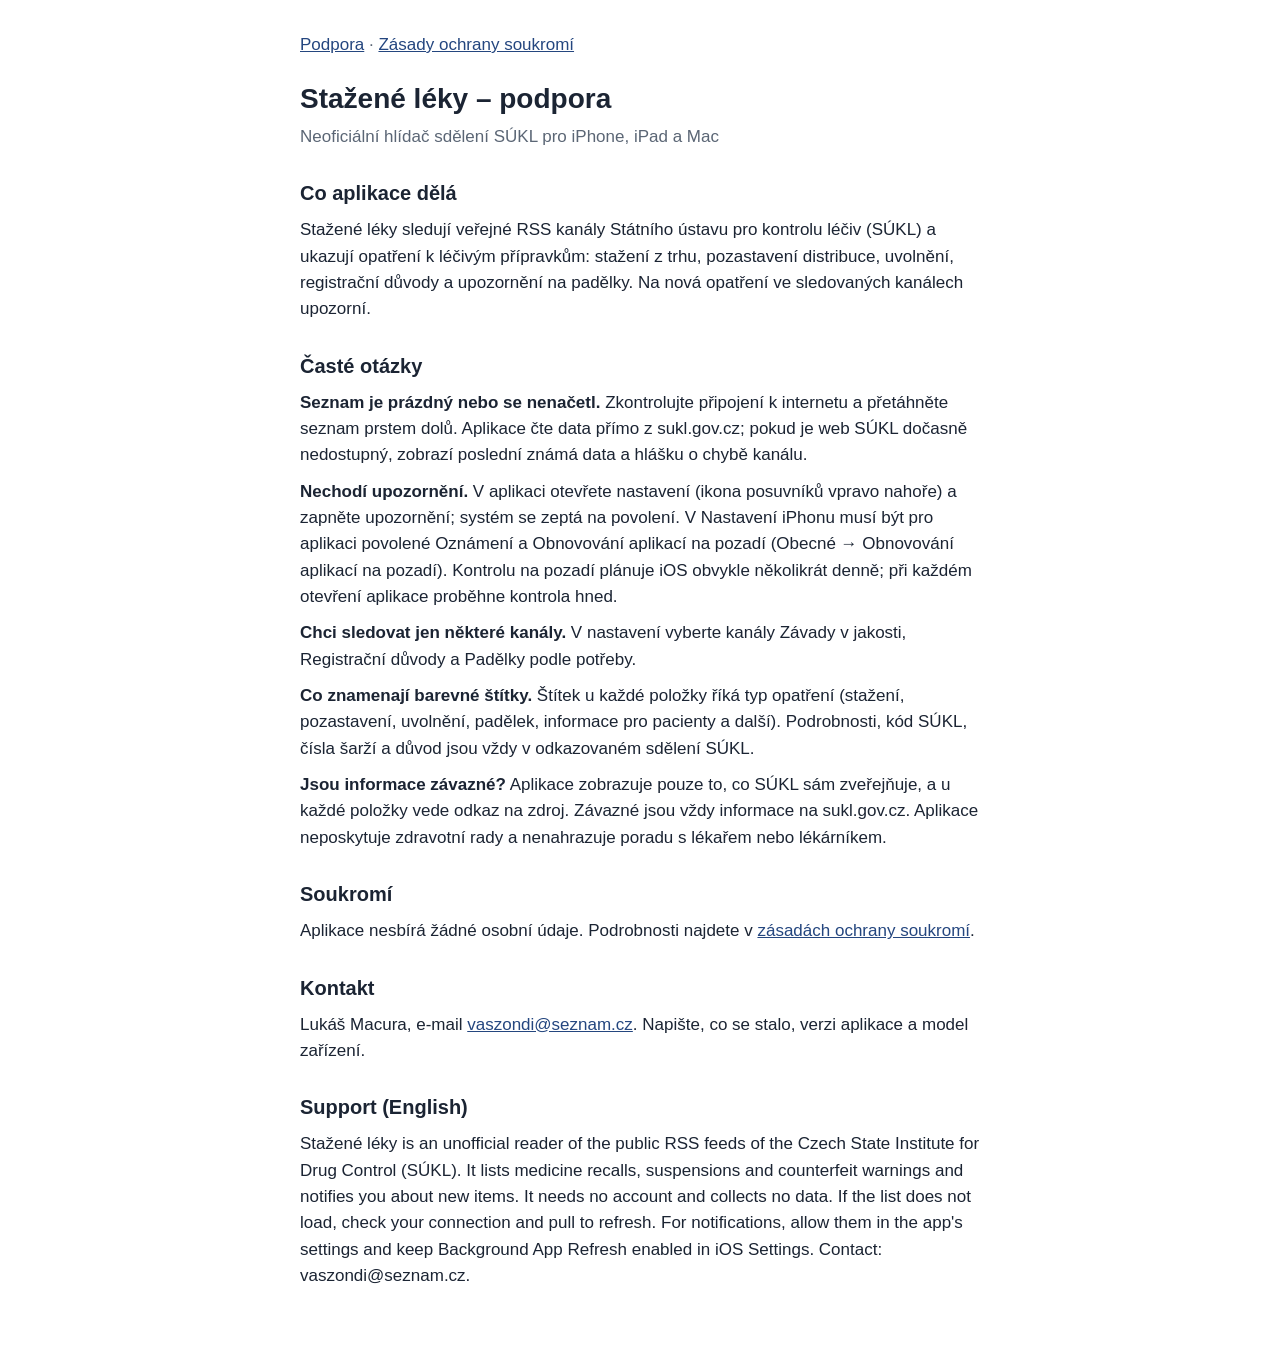
==== stazeneleky/podpora.html @ b348539e "Add files via upload" ====
<!doctype html>
<html lang="cs">
<head>
<meta charset="utf-8">
<meta name="viewport" content="width=device-width, initial-scale=1">
<title>Podpora – Stažené léky</title>
<style>
  :root { --inkoust: #1b2433; --tlumene: #5b6675; --primarni: #24467F; --podklad: #ffffff; }
  @media (prefers-color-scheme: dark) { :root { --inkoust: #eef1f5; --tlumene: #aab4c3; --primarni: #86A9E8; --podklad: #0e1626; } }
  body { margin: 0; padding: 32px 16px 48px; background: var(--podklad); color: var(--inkoust); font: 17px/1.55 -apple-system, "Segoe UI", Helvetica, Arial, sans-serif; }
  main { max-width: 680px; margin: 0 auto; }
  h1 { font-size: 28px; line-height: 1.2; margin: 0 0 8px; }
  h2 { font-size: 20px; margin: 28px 0 8px; }
  p, li { margin: 0 0 10px; }
  .meta { color: var(--tlumene); margin-bottom: 24px; }
  a { color: var(--primarni); }
  nav { margin-bottom: 24px; color: var(--tlumene); }
</style>
</head>
<body>
<main>
<nav><a href="podpora.html">Podpora</a> · <a href="soukromi.html">Zásady ochrany soukromí</a></nav>
<h1>Stažené léky – podpora</h1>
<p class="meta">Neoficiální hlídač sdělení SÚKL pro iPhone, iPad a Mac</p>

<h2>Co aplikace dělá</h2>
<p>Stažené léky sledují veřejné RSS kanály Státního ústavu pro kontrolu léčiv (SÚKL) a ukazují opatření k léčivým přípravkům: stažení z trhu, pozastavení distribuce, uvolnění, registrační důvody a upozornění na padělky. Na nová opatření ve sledovaných kanálech upozorní.</p>

<h2>Časté otázky</h2>
<p><strong>Seznam je prázdný nebo se nenačetl.</strong> Zkontrolujte připojení k internetu a přetáhněte seznam prstem dolů. Aplikace čte data přímo z sukl.gov.cz; pokud je web SÚKL dočasně nedostupný, zobrazí poslední známá data a hlášku o chybě kanálu.</p>
<p><strong>Nechodí upozornění.</strong> V aplikaci otevřete nastavení (ikona posuvníků vpravo nahoře) a zapněte upozornění; systém se zeptá na povolení. V Nastavení iPhonu musí být pro aplikaci povolené Oznámení a Obnovování aplikací na pozadí (Obecné → Obnovování aplikací na pozadí). Kontrolu na pozadí plánuje iOS obvykle několikrát denně; při každém otevření aplikace proběhne kontrola hned.</p>
<p><strong>Chci sledovat jen některé kanály.</strong> V nastavení vyberte kanály Závady v jakosti, Registrační důvody a Padělky podle potřeby.</p>
<p><strong>Co znamenají barevné štítky.</strong> Štítek u každé položky říká typ opatření (stažení, pozastavení, uvolnění, padělek, informace pro pacienty a další). Podrobnosti, kód SÚKL, čísla šarží a důvod jsou vždy v odkazovaném sdělení SÚKL.</p>
<p><strong>Jsou informace závazné?</strong> Aplikace zobrazuje pouze to, co SÚKL sám zveřejňuje, a u každé položky vede odkaz na zdroj. Závazné jsou vždy informace na sukl.gov.cz. Aplikace neposkytuje zdravotní rady a nenahrazuje poradu s lékařem nebo lékárníkem.</p>

<h2>Soukromí</h2>
<p>Aplikace nesbírá žádné osobní údaje. Podrobnosti najdete v <a href="soukromi.html">zásadách ochrany soukromí</a>.</p>

<h2>Kontakt</h2>
<p>Lukáš Macura, e‑mail <a href="mailto:vaszondi@seznam.cz">vaszondi@seznam.cz</a>. Napište, co se stalo, verzi aplikace a model zařízení.</p>

<h2>Support (English)</h2>
<p>Stažené léky is an unofficial reader of the public RSS feeds of the Czech State Institute for Drug Control (SÚKL). It lists medicine recalls, suspensions and counterfeit warnings and notifies you about new items. It needs no account and collects no data. If the list does not load, check your connection and pull to refresh. For notifications, allow them in the app's settings and keep Background App Refresh enabled in iOS Settings. Contact: vaszondi@seznam.cz.</p>
</main>
</body>
</html>
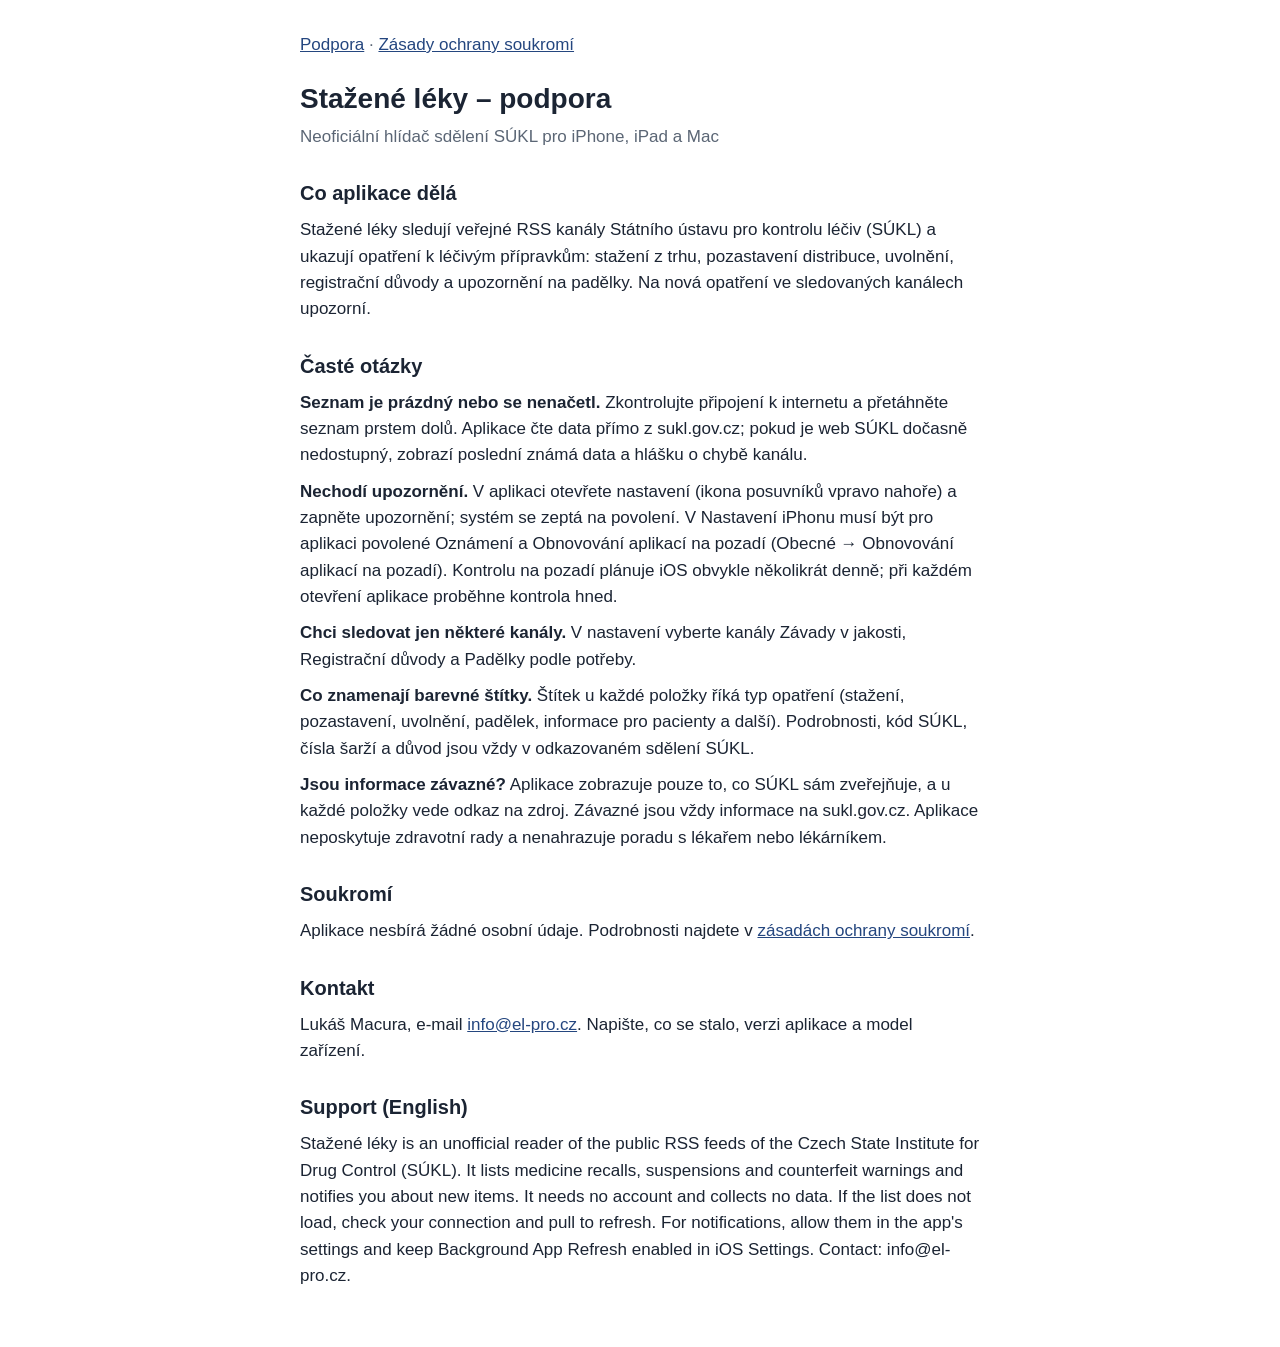
==== commit 20b16aa3: "Add files via upload" ====
--- a/stazeneleky/podpora.html
+++ b/stazeneleky/podpora.html
@@ -37,10 +37,10 @@
 <p>Aplikace nesbírá žádné osobní údaje. Podrobnosti najdete v <a href="soukromi.html">zásadách ochrany soukromí</a>.</p>
 
 <h2>Kontakt</h2>
-<p>Lukáš Macura, e‑mail <a href="mailto:vaszondi@seznam.cz">vaszondi@seznam.cz</a>. Napište, co se stalo, verzi aplikace a model zařízení.</p>
+<p>Lukáš Macura, e‑mail <a href="mailto:info@el-pro.cz">info@el-pro.cz</a>. Napište, co se stalo, verzi aplikace a model zařízení.</p>
 
 <h2>Support (English)</h2>
-<p>Stažené léky is an unofficial reader of the public RSS feeds of the Czech State Institute for Drug Control (SÚKL). It lists medicine recalls, suspensions and counterfeit warnings and notifies you about new items. It needs no account and collects no data. If the list does not load, check your connection and pull to refresh. For notifications, allow them in the app's settings and keep Background App Refresh enabled in iOS Settings. Contact: vaszondi@seznam.cz.</p>
+<p>Stažené léky is an unofficial reader of the public RSS feeds of the Czech State Institute for Drug Control (SÚKL). It lists medicine recalls, suspensions and counterfeit warnings and notifies you about new items. It needs no account and collects no data. If the list does not load, check your connection and pull to refresh. For notifications, allow them in the app's settings and keep Background App Refresh enabled in iOS Settings. Contact: info@el-pro.cz.</p>
 </main>
 </body>
 </html>
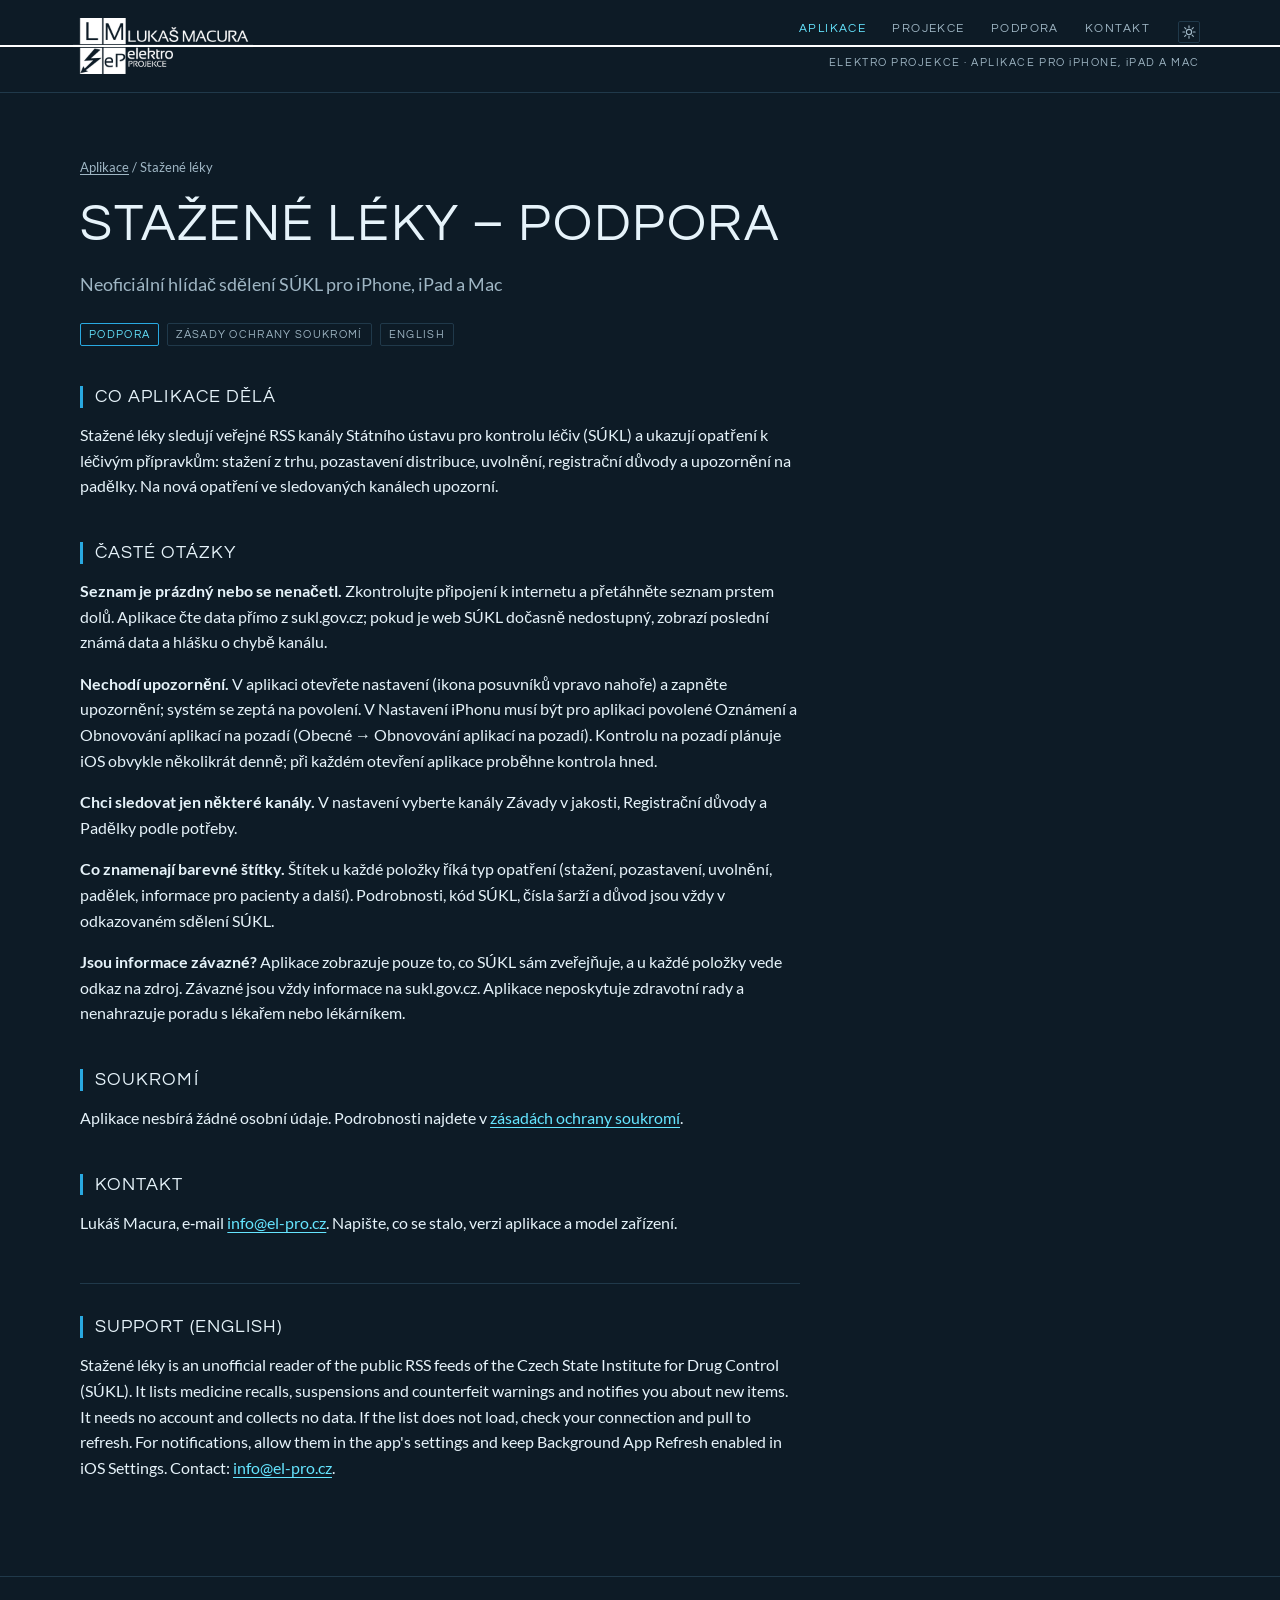
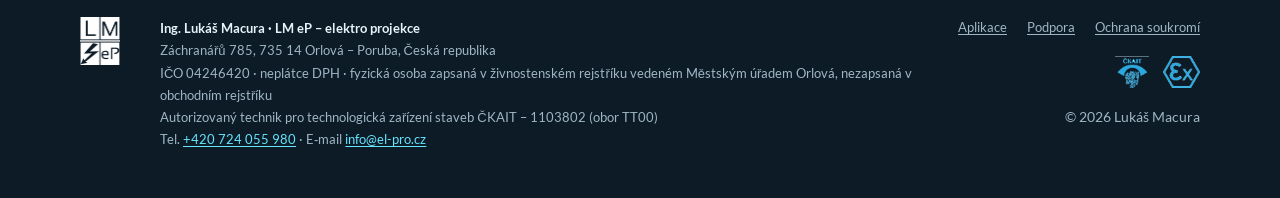
==== commit c1c69b4f: "Web: Stažené léky – podpora a soukromí v novém vzhledu (stejné adresy)" ====
--- a/stazeneleky/podpora.html
+++ b/stazeneleky/podpora.html
@@ -1,46 +1,131 @@
 <!doctype html>
-<html lang="cs">
+<html lang="cs" data-theme="dark">
 <head>
 <meta charset="utf-8">
 <meta name="viewport" content="width=device-width, initial-scale=1">
 <title>Podpora – Stažené léky</title>
-<style>
-  :root { --inkoust: #1b2433; --tlumene: #5b6675; --primarni: #24467F; --podklad: #ffffff; }
-  @media (prefers-color-scheme: dark) { :root { --inkoust: #eef1f5; --tlumene: #aab4c3; --primarni: #86A9E8; --podklad: #0e1626; } }
-  body { margin: 0; padding: 32px 16px 48px; background: var(--podklad); color: var(--inkoust); font: 17px/1.55 -apple-system, "Segoe UI", Helvetica, Arial, sans-serif; }
-  main { max-width: 680px; margin: 0 auto; }
-  h1 { font-size: 28px; line-height: 1.2; margin: 0 0 8px; }
-  h2 { font-size: 20px; margin: 28px 0 8px; }
-  p, li { margin: 0 0 10px; }
-  .meta { color: var(--tlumene); margin-bottom: 24px; }
-  a { color: var(--primarni); }
-  nav { margin-bottom: 24px; color: var(--tlumene); }
-</style>
+<meta name="description" content="Podpora aplikace Stažené léky – neoficiálního hlídače sdělení SÚKL pro iPhone, iPad a Mac. Časté otázky a kontakt.">
+<!-- @head -->
+<meta name="theme-color" content="#0D1B26">
+<link rel="icon" href="/favicon.ico" sizes="any">
+<link rel="icon" type="image/png" sizes="32x32" href="/assets/img/favicon-32.png">
+<link rel="apple-touch-icon" href="/apple-touch-icon.png">
+<link rel="manifest" href="/site.webmanifest">
+<link rel="preload" href="/assets/fonts/questrial-latin-400-normal.woff2" as="font" type="font/woff2" crossorigin>
+<link rel="preload" href="/assets/fonts/lato-latin-400-normal.woff2" as="font" type="font/woff2" crossorigin>
+<link rel="stylesheet" href="/assets/css/elpro-fonts.css?v=a601557e">
+<link rel="stylesheet" href="/assets/css/elpro-tokens.css?v=a601557e">
+<link rel="stylesheet" href="/assets/css/site.css?v=a601557e">
+<script>try{var t=localStorage.getItem("elpro-theme");if(t==="light"||t==="dark")document.documentElement.setAttribute("data-theme",t)}catch(e){}</script>
+<script src="/assets/js/site.js?v=a601557e" defer></script>
+<link rel="canonical" href="https://el-pro.cz/stazeneleky/podpora.html">
+<meta property="og:type" content="website">
+<meta property="og:locale" content="cs_CZ">
+<meta property="og:site_name" content="LM eP – elektro projekce">
+<meta property="og:title" content="Podpora – Stažené léky">
+<meta property="og:description" content="Podpora aplikace Stažené léky – neoficiálního hlídače sdělení SÚKL pro iPhone, iPad a Mac. Časté otázky a kontakt.">
+<meta property="og:url" content="https://el-pro.cz/stazeneleky/podpora.html">
+<meta property="og:image" content="https://el-pro.cz/assets/img/og.png">
+<meta property="og:image:width" content="1200">
+<meta property="og:image:height" content="630">
+<meta name="twitter:card" content="summary_large_image">
+<!-- /@head -->
 </head>
 <body>
-<main>
-<nav><a href="podpora.html">Podpora</a> · <a href="soukromi.html">Zásady ochrany soukromí</a></nav>
-<h1>Stažené léky – podpora</h1>
-<p class="meta">Neoficiální hlídač sdělení SÚKL pro iPhone, iPad a Mac</p>
+<!-- @header -->
+<a class="skip" href="#obsah">Přeskočit na obsah</a>
+<header class="site-header">
+  <div class="wrap site-header__in">
+    <a class="brand" href="/" aria-label="LM eP – elektro projekce, úvodní stránka">
+      <img class="brand__logo brand__logo--dark" src="/assets/img/logo/lmep_logo_primary_white.png" width="540" height="168" alt="Lukáš Macura – elektro projekce">
+      <img class="brand__logo brand__logo--light" src="/assets/img/logo/lmep_logo_primary.png" width="540" height="168" alt="Lukáš Macura – elektro projekce">
+    </a>
+    <nav class="site-nav" id="hlavni-menu" aria-label="Hlavní navigace">
+      <a href="/aplikace/" aria-current="page">Aplikace</a>
+      <a href="/#projekce">Projekce</a>
+      <a href="/podpora/">Podpora</a>
+      <a href="/#kontakt">Kontakt</a>
+    </nav>
+    <div class="site-tools">
+      <button class="icon-btn" type="button" data-theme-toggle aria-label="Přepnout vzhled">
+        <svg class="i-sun" viewBox="0 0 16 16" aria-hidden="true"><circle cx="8" cy="8" r="3" fill="none" stroke="currentColor" stroke-width="1.3"/><path d="M8 1v2M8 13v2M1 8h2M13 8h2M3.05 3.05l1.4 1.4M11.55 11.55l1.4 1.4M3.05 12.95l1.4-1.4M11.55 4.45l1.4-1.4" stroke="currentColor" stroke-width="1.3" stroke-linecap="round"/></svg>
+        <svg class="i-moon" viewBox="0 0 16 16" aria-hidden="true"><path d="M13.5 9.6A5.8 5.8 0 0 1 6.4 2.5a5.8 5.8 0 1 0 7.1 7.1Z" fill="none" stroke="currentColor" stroke-width="1.3" stroke-linejoin="round"/></svg>
+      </button>
+      <button class="menu-toggle" type="button" data-menu-toggle aria-expanded="false" aria-controls="hlavni-menu">Menu</button>
+    </div>
+    <p class="site-claim">Elektro projekce · Aplikace pro <span class="ap">iPHONE</span>, <span class="ap">iPAD</span> a Mac</p>
+  </div>
+</header>
+<!-- /@header -->
 
-<h2>Co aplikace dělá</h2>
-<p>Stažené léky sledují veřejné RSS kanály Státního ústavu pro kontrolu léčiv (SÚKL) a ukazují opatření k léčivým přípravkům: stažení z trhu, pozastavení distribuce, uvolnění, registrační důvody a upozornění na padělky. Na nová opatření ve sledovaných kanálech upozorní.</p>
+<main id="obsah">
+  <section class="page-head">
+    <div class="wrap">
+      <p class="crumbs"><a href="/aplikace/">Aplikace</a> / Stažené léky</p>
+      <h1>Stažené léky – podpora</h1>
+      <p class="lead">Neoficiální hlídač sdělení SÚKL pro iPhone, iPad a Mac</p>
+      <nav class="subnav" aria-label="Stránky aplikace">
+        <a class="chip" href="podpora.html" aria-current="page">Podpora</a>
+        <a class="chip chip--muted" href="soukromi.html">Zásady ochrany soukromí</a>
+        <a class="chip chip--muted" href="#en">English</a>
+      </nav>
+    </div>
+  </section>
 
-<h2>Časté otázky</h2>
-<p><strong>Seznam je prázdný nebo se nenačetl.</strong> Zkontrolujte připojení k internetu a přetáhněte seznam prstem dolů. Aplikace čte data přímo z sukl.gov.cz; pokud je web SÚKL dočasně nedostupný, zobrazí poslední známá data a hlášku o chybě kanálu.</p>
-<p><strong>Nechodí upozornění.</strong> V aplikaci otevřete nastavení (ikona posuvníků vpravo nahoře) a zapněte upozornění; systém se zeptá na povolení. V Nastavení iPhonu musí být pro aplikaci povolené Oznámení a Obnovování aplikací na pozadí (Obecné → Obnovování aplikací na pozadí). Kontrolu na pozadí plánuje iOS obvykle několikrát denně; při každém otevření aplikace proběhne kontrola hned.</p>
-<p><strong>Chci sledovat jen některé kanály.</strong> V nastavení vyberte kanály Závady v jakosti, Registrační důvody a Padělky podle potřeby.</p>
-<p><strong>Co znamenají barevné štítky.</strong> Štítek u každé položky říká typ opatření (stažení, pozastavení, uvolnění, padělek, informace pro pacienty a další). Podrobnosti, kód SÚKL, čísla šarží a důvod jsou vždy v odkazovaném sdělení SÚKL.</p>
-<p><strong>Jsou informace závazné?</strong> Aplikace zobrazuje pouze to, co SÚKL sám zveřejňuje, a u každé položky vede odkaz na zdroj. Závazné jsou vždy informace na sukl.gov.cz. Aplikace neposkytuje zdravotní rady a nenahrazuje poradu s lékařem nebo lékárníkem.</p>
+  <div class="wrap">
+    <div class="prose">
+      <h2>Co aplikace dělá</h2>
+      <p>Stažené léky sledují veřejné RSS kanály Státního ústavu pro kontrolu léčiv (SÚKL) a ukazují opatření k léčivým přípravkům: stažení z trhu, pozastavení distribuce, uvolnění, registrační důvody a upozornění na padělky. Na nová opatření ve sledovaných kanálech upozorní.</p>
 
-<h2>Soukromí</h2>
-<p>Aplikace nesbírá žádné osobní údaje. Podrobnosti najdete v <a href="soukromi.html">zásadách ochrany soukromí</a>.</p>
+      <h2>Časté otázky</h2>
+      <p><strong>Seznam je prázdný nebo se nenačetl.</strong> Zkontrolujte připojení k internetu a přetáhněte seznam prstem dolů. Aplikace čte data přímo z sukl.gov.cz; pokud je web SÚKL dočasně nedostupný, zobrazí poslední známá data a hlášku o chybě kanálu.</p>
+      <p><strong>Nechodí upozornění.</strong> V aplikaci otevřete nastavení (ikona posuvníků vpravo nahoře) a zapněte upozornění; systém se zeptá na povolení. V Nastavení iPhonu musí být pro aplikaci povolené Oznámení a Obnovování aplikací na pozadí (Obecné → Obnovování aplikací na pozadí). Kontrolu na pozadí plánuje iOS obvykle několikrát denně; při každém otevření aplikace proběhne kontrola hned.</p>
+      <p><strong>Chci sledovat jen některé kanály.</strong> V nastavení vyberte kanály Závady v jakosti, Registrační důvody a Padělky podle potřeby.</p>
+      <p><strong>Co znamenají barevné štítky.</strong> Štítek u každé položky říká typ opatření (stažení, pozastavení, uvolnění, padělek, informace pro pacienty a další). Podrobnosti, kód SÚKL, čísla šarží a důvod jsou vždy v odkazovaném sdělení SÚKL.</p>
+      <p><strong>Jsou informace závazné?</strong> Aplikace zobrazuje pouze to, co SÚKL sám zveřejňuje, a u každé položky vede odkaz na zdroj. Závazné jsou vždy informace na sukl.gov.cz. Aplikace neposkytuje zdravotní rady a nenahrazuje poradu s lékařem nebo lékárníkem.</p>
 
-<h2>Kontakt</h2>
-<p>Lukáš Macura, e‑mail <a href="mailto:info@el-pro.cz">info@el-pro.cz</a>. Napište, co se stalo, verzi aplikace a model zařízení.</p>
+      <h2>Soukromí</h2>
+      <p>Aplikace nesbírá žádné osobní údaje. Podrobnosti najdete v <a href="soukromi.html">zásadách ochrany soukromí</a>.</p>
 
-<h2>Support (English)</h2>
-<p>Stažené léky is an unofficial reader of the public RSS feeds of the Czech State Institute for Drug Control (SÚKL). It lists medicine recalls, suspensions and counterfeit warnings and notifies you about new items. It needs no account and collects no data. If the list does not load, check your connection and pull to refresh. For notifications, allow them in the app's settings and keep Background App Refresh enabled in iOS Settings. Contact: info@el-pro.cz.</p>
+      <h2>Kontakt</h2>
+      <p>Lukáš Macura, e‑mail <a href="mailto:info@el-pro.cz">info@el-pro.cz</a>. Napište, co se stalo, verzi aplikace a model zařízení.</p>
+
+      <div class="lang-en" lang="en">
+        <h2 id="en">Support (English)</h2>
+        <p>Stažené léky is an unofficial reader of the public RSS feeds of the Czech State Institute for Drug Control (SÚKL). It lists medicine recalls, suspensions and counterfeit warnings and notifies you about new items. It needs no account and collects no data. If the list does not load, check your connection and pull to refresh. For notifications, allow them in the app's settings and keep Background App Refresh enabled in iOS Settings. Contact: <a href="mailto:info@el-pro.cz">info@el-pro.cz</a>.</p>
+      </div>
+    </div>
+  </div>
 </main>
+
+<!-- @footer -->
+<footer class="site-footer">
+  <div class="wrap site-footer__grid">
+    <div>
+      <img class="site-footer__symbol site-footer__symbol--dark" src="/assets/img/logo/lmep_symbol_white.png" width="161" height="192" alt="" loading="lazy">
+      <img class="site-footer__symbol site-footer__symbol--light" src="/assets/img/logo/lmep_symbol.png" width="161" height="192" alt="" loading="lazy">
+    </div>
+    <address>
+      <strong>Ing. Lukáš Macura · LM eP – elektro projekce</strong><br>
+      Záchranářů 785, 735 14 Orlová – Poruba, Česká republika<br>
+      IČO 04246420 · neplátce DPH · fyzická osoba zapsaná v živnostenském rejstříku vedeném Městským úřadem Orlová, nezapsaná v obchodním rejstříku<br>
+      Autorizovaný technik pro technologická zařízení staveb ČKAIT – 1103802 (obor TT00)<br>
+      Tel. <a href="tel:+420724055980">+420 724 055 980</a> · E‑mail <a href="mailto:info@el-pro.cz">info@el-pro.cz</a>
+    </address>
+    <div class="site-footer__right">
+      <nav aria-label="Odkazy v patičce">
+        <a href="/aplikace/">Aplikace</a>
+        <a href="/podpora/">Podpora</a>
+        <a href="/soukromi/">Ochrana soukromí</a>
+      </nav>
+      <div class="badges">
+        <img src="/assets/img/logo/badge_ckait.png" width="101" height="96" alt="ČKAIT" loading="lazy">
+        <img src="/assets/img/logo/badge_ex.png" width="111" height="96" alt="Ex" loading="lazy">
+      </div>
+      <p class="small" style="margin:0">© 2026 Lukáš Macura</p>
+    </div>
+  </div>
+</footer>
+<!-- /@footer -->
 </body>
 </html>
--- a/assets/css/elpro-fonts.css
+++ b/assets/css/elpro-fonts.css
@@ -0,0 +1,11 @@
+/* LM eP – webová písma (Questrial = náhrada Century Gothic, Lato = text). Cesty relativně k assets/tokens/ */
+@font-face{font-family:'Questrial';font-style:normal;font-weight:400;font-display:swap;src:url(../fonts/questrial-latin-400-normal.woff2) format('woff2');unicode-range:U+0000-00FF,U+0131,U+0152-0153,U+02BB-02BC,U+02C6,U+02DA,U+02DC,U+0304,U+0308,U+0329,U+2000-206F,U+20AC,U+2122,U+2191,U+2193,U+2212,U+2215,U+FEFF,U+FFFD;}
+@font-face{font-family:'Questrial';font-style:normal;font-weight:400;font-display:swap;src:url(../fonts/questrial-latin-ext-400-normal.woff2) format('woff2');unicode-range:U+0100-02BA,U+02BD-02C5,U+02C7-02CC,U+02CE-02D7,U+02DD-02FF,U+0304,U+0308,U+0329,U+1D00-1DBF,U+1E00-1E9F,U+1EF2-1EFF,U+2020,U+20A0-20AB,U+20AD-20C0,U+2113,U+2C60-2C7F,U+A720-A7FF;}
+@font-face{font-family:'Lato';font-style:normal;font-weight:300;font-display:swap;src:url(../fonts/lato-latin-300-normal.woff2) format('woff2');unicode-range:U+0000-00FF,U+0131,U+0152-0153,U+02BB-02BC,U+02C6,U+02DA,U+02DC,U+0304,U+0308,U+0329,U+2000-206F,U+20AC,U+2122,U+2191,U+2193,U+2212,U+2215,U+FEFF,U+FFFD;}
+@font-face{font-family:'Lato';font-style:normal;font-weight:300;font-display:swap;src:url(../fonts/lato-latin-ext-300-normal.woff2) format('woff2');unicode-range:U+0100-02BA,U+02BD-02C5,U+02C7-02CC,U+02CE-02D7,U+02DD-02FF,U+0304,U+0308,U+0329,U+1D00-1DBF,U+1E00-1E9F,U+1EF2-1EFF,U+2020,U+20A0-20AB,U+20AD-20C0,U+2113,U+2C60-2C7F,U+A720-A7FF;}
+@font-face{font-family:'Lato';font-style:normal;font-weight:400;font-display:swap;src:url(../fonts/lato-latin-400-normal.woff2) format('woff2');unicode-range:U+0000-00FF,U+0131,U+0152-0153,U+02BB-02BC,U+02C6,U+02DA,U+02DC,U+0304,U+0308,U+0329,U+2000-206F,U+20AC,U+2122,U+2191,U+2193,U+2212,U+2215,U+FEFF,U+FFFD;}
+@font-face{font-family:'Lato';font-style:normal;font-weight:400;font-display:swap;src:url(../fonts/lato-latin-ext-400-normal.woff2) format('woff2');unicode-range:U+0100-02BA,U+02BD-02C5,U+02C7-02CC,U+02CE-02D7,U+02DD-02FF,U+0304,U+0308,U+0329,U+1D00-1DBF,U+1E00-1E9F,U+1EF2-1EFF,U+2020,U+20A0-20AB,U+20AD-20C0,U+2113,U+2C60-2C7F,U+A720-A7FF;}
+@font-face{font-family:'Lato';font-style:normal;font-weight:700;font-display:swap;src:url(../fonts/lato-latin-700-normal.woff2) format('woff2');unicode-range:U+0000-00FF,U+0131,U+0152-0153,U+02BB-02BC,U+02C6,U+02DA,U+02DC,U+0304,U+0308,U+0329,U+2000-206F,U+20AC,U+2122,U+2191,U+2193,U+2212,U+2215,U+FEFF,U+FFFD;}
+@font-face{font-family:'Lato';font-style:normal;font-weight:700;font-display:swap;src:url(../fonts/lato-latin-ext-700-normal.woff2) format('woff2');unicode-range:U+0100-02BA,U+02BD-02C5,U+02C7-02CC,U+02CE-02D7,U+02DD-02FF,U+0304,U+0308,U+0329,U+1D00-1DBF,U+1E00-1E9F,U+1EF2-1EFF,U+2020,U+20A0-20AB,U+20AD-20C0,U+2113,U+2C60-2C7F,U+A720-A7FF;}
+@font-face{font-family:'Lato';font-style:italic;font-weight:400;font-display:swap;src:url(../fonts/lato-latin-400-italic.woff2) format('woff2');unicode-range:U+0000-00FF,U+0131,U+0152-0153,U+02BB-02BC,U+02C6,U+02DA,U+02DC,U+0304,U+0308,U+0329,U+2000-206F,U+20AC,U+2122,U+2191,U+2193,U+2212,U+2215,U+FEFF,U+FFFD;}
+@font-face{font-family:'Lato';font-style:italic;font-weight:400;font-display:swap;src:url(../fonts/lato-latin-ext-400-italic.woff2) format('woff2');unicode-range:U+0100-02BA,U+02BD-02C5,U+02C7-02CC,U+02CE-02D7,U+02DD-02FF,U+0304,U+0308,U+0329,U+1D00-1DBF,U+1E00-1E9F,U+1EF2-1EFF,U+2020,U+20A0-20AB,U+20AD-20C0,U+2113,U+2C60-2C7F,U+A720-A7FF;}
--- a/assets/css/elpro-tokens.css
+++ b/assets/css/elpro-tokens.css
@@ -0,0 +1,29 @@
+/* LM eP – elektro projekce · design tokens v1.0 (2026-10) */
+:root{
+  --elpro-blue:#29A9E1;      /* primární značková modrá */
+  --elpro-glow:#65E5FF;      /* světlý konec přechodu dlaždic */
+  --elpro-mid:#49C6EE;       /* střed přechodu, hover */
+  --elpro-tile:#A9DCF3;      /* světlá dlaždice (blesk), záhlaví tabulek */
+  --elpro-line:#C5E7F7;      /* dělicí linky, rámečky */
+  --elpro-mist:#F2FAFD;      /* jemné podbarvení, zebra */
+  --elpro-blue-text:#147AB0; /* modrý drobný text na bílé (AA 4.7:1) */
+  --elpro-blue-deep:#0F5F8C; /* tmavá modrá – hover tlačítek, velké plochy */
+  --elpro-ink:#1E2A33;       /* běžný text */
+  --elpro-ink-70:#4A5863;    /* sekundární text */
+  --elpro-ink-40:#8C99A3;    /* poznámky, placeholdery */
+  --elpro-dark:#0D1B26;      /* dark pozadí */
+  --elpro-dark-card:#132836; /* dark karta */
+  --elpro-ok:#2E9E5B; --elpro-warn:#E09B1F; --elpro-err:#D2423A; /* jen funkční stavy */
+  --elpro-tile-grad:radial-gradient(circle at 60% 40%,#65E5FF 0%,#49C6EE 45%,#2AA9E1 100%);
+  --elpro-font-display:'Century Gothic','Questrial','Avenir Next','Futura',Arial,sans-serif;
+  --elpro-font-text:'Lato','Calibri','Segoe UI',Arial,sans-serif;
+  --elpro-radius:2px;
+}
+html[data-theme="dark"]{
+  --bg:var(--elpro-dark); --surface:var(--elpro-dark-card); --text:#E6F3FA; --muted:#9FB6C4;
+  --accent:var(--elpro-blue); --accent-2:var(--elpro-glow); --line:#20394A;
+}
+html[data-theme="light"],:root{
+  --bg:#FFFFFF; --surface:var(--elpro-mist); --text:var(--elpro-ink); --muted:var(--elpro-ink-70);
+  --accent:var(--elpro-blue); --accent-2:var(--elpro-blue-text); --line:var(--elpro-line);
+}
--- a/assets/css/site.css
+++ b/assets/css/site.css
@@ -0,0 +1,248 @@
+/* el-pro.cz – styly webu LM eP. Barvy a písma: elpro-tokens.css + elpro-fonts.css (brand LM eP v1.0). */
+
+:root {
+  --sig: var(--elpro-line);          /* signaturní linka = barva linky v logu */
+  --link: var(--elpro-blue-text);
+  --link-hover: var(--elpro-blue-deep);
+  --chip-bg: var(--elpro-mist);
+  --chip-text: var(--elpro-blue-text);
+  --tile-flat: var(--elpro-tile);
+  --head-th: var(--elpro-tile);
+  --logo-h: 56px;
+  --hpad: 18px;
+  --wrap: 1120px;
+  --gutter: 16px;
+}
+html[data-theme="dark"] {
+  --sig: #FFFFFF;                    /* bílé logo má bílou linku */
+  --link: var(--elpro-glow);
+  --link-hover: #FFFFFF;
+  --chip-bg: transparent;
+  --chip-text: var(--elpro-glow);
+  --tile-flat: #A9DCF3;
+  --head-th: #1A3446;
+}
+html { color-scheme: light; -webkit-text-size-adjust: 100%; }
+html[data-theme="dark"] { color-scheme: dark; }
+
+*, *::before, *::after { box-sizing: border-box; }
+body {
+  margin: 0;
+  background: var(--bg);
+  color: var(--text);
+  font: 400 1rem/1.6 var(--elpro-font-text);
+  -webkit-font-smoothing: antialiased;
+  text-rendering: optimizeLegibility;
+}
+img, svg { display: block; max-width: 100%; }
+a { color: var(--link); text-underline-offset: .18em; text-decoration-thickness: 1px; }
+a:hover { color: var(--link-hover); }
+:focus-visible { outline: 2px solid var(--elpro-blue); outline-offset: 3px; border-radius: 1px; }
+p { margin: 0 0 1em; }
+strong { font-weight: 700; }
+
+.wrap { width: 100%; max-width: calc(var(--wrap) + 2 * var(--gutter)); margin: 0 auto; padding: 0 var(--gutter); }
+@media (min-width: 760px) { :root { --gutter: 32px; } }
+
+.sr-only { position: absolute; width: 1px; height: 1px; margin: -1px; padding: 0; overflow: hidden; clip: rect(0 0 0 0); white-space: nowrap; border: 0; }
+.skip { position: absolute; left: -9999px; top: 0; z-index: 10; padding: 10px 14px; background: var(--surface); color: var(--text); }
+.skip:focus { left: 8px; top: 8px; }
+
+/* ---------- typografie ---------- */
+.display, h1, h2, h3, .eyebrow, .btn, .chip, .site-nav a, .kpi__label, .site-claim, .menu-toggle {
+  font-family: var(--elpro-font-display);
+  font-weight: 400;
+}
+h1, h2, h3 { margin: 0; text-transform: uppercase; }
+h1 { font-size: clamp(2rem, 1.2rem + 3.6vw, 3.25rem); line-height: 1.08; letter-spacing: .03em; }
+h1 .l2 { display: block; color: var(--accent-2); }
+h2 { font-size: 1.5rem; line-height: 1.2; letter-spacing: .06em; }
+h3 { font-size: 1.0625rem; line-height: 1.3; letter-spacing: .06em; }
+.ap { text-transform: none; }               /* iPhone, iPad ve verzálkách: „iPHONE“ */
+.eyebrow { margin: 0 0 14px; font-size: .75rem; letter-spacing: .16em; text-transform: uppercase; color: var(--accent-2); }
+.lead { font-size: 1.125rem; color: var(--muted); max-width: 40em; }
+.muted { color: var(--muted); }
+.small { font-size: .875rem; }
+
+/* ---------- hlavička se signaturní linkou ---------- */
+.site-header { position: relative; border-bottom: 1px solid var(--line); background: var(--bg); }
+.site-header::before {
+  content: "";
+  position: absolute; left: 0; right: 0;
+  top: calc(var(--hpad) + var(--logo-h) * .499 - var(--logo-h) * .01225); /* osa linky v logu (změřeno v PNG) */
+  height: calc(var(--logo-h) * .0245);
+  background: var(--sig);
+  pointer-events: none;
+}
+.site-header__in {
+  display: grid;
+  grid-template-columns: auto 1fr auto;
+  grid-template-rows: calc(var(--logo-h) * .497) calc(var(--logo-h) * .503);
+  column-gap: 28px;
+  padding-top: var(--hpad);
+  padding-bottom: var(--hpad);
+}
+.brand { grid-row: 1 / 3; grid-column: 1; position: relative; z-index: 1; display: block; line-height: 0; }
+.brand__logo { height: var(--logo-h); width: auto; max-width: none; margin-left: calc(var(--logo-h) * -.1253); } /* dlaždice zarovnané na okraj obsahu */
+html[data-theme="dark"] .brand__logo--light, html:not([data-theme="dark"]) .brand__logo--dark { display: none; }
+
+.site-nav { grid-row: 1; grid-column: 2; justify-self: end; align-self: end; display: flex; gap: 26px; padding-bottom: 7px; }
+.site-nav a { font-size: .75rem; letter-spacing: .12em; text-transform: uppercase; color: var(--muted); text-decoration: none; line-height: 1; padding: 4px 0; }
+.site-nav a:hover { color: var(--text); }
+.site-nav a[aria-current="page"] { color: var(--accent-2); }
+
+.site-tools { grid-row: 1; grid-column: 3; align-self: end; display: flex; gap: 8px; padding-bottom: 3px; }
+.icon-btn, .menu-toggle {
+  display: inline-flex; align-items: center; justify-content: center;
+  height: 22px; min-width: 22px; padding: 0 3px;
+  border: 1px solid var(--line); border-radius: var(--elpro-radius);
+  background: var(--bg); color: var(--muted); cursor: pointer;
+}
+.icon-btn:hover, .menu-toggle:hover { color: var(--text); border-color: var(--muted); }
+.icon-btn svg { width: 14px; height: 14px; }
+html[data-theme="dark"] .i-moon, html:not([data-theme="dark"]) .i-sun { display: none; }
+.menu-toggle { display: none; padding: 0 8px; font-size: .6875rem; letter-spacing: .12em; text-transform: uppercase; }
+
+.site-claim { grid-row: 2; grid-column: 2 / 4; justify-self: end; align-self: start; margin: 0; padding-top: 8px; font-size: .6875rem; letter-spacing: .14em; text-transform: uppercase; color: var(--muted); }
+
+@media (max-width: 759px) {
+  .site-header__in { column-gap: 12px; }
+  .site-claim { display: none; }
+  .menu-toggle { display: inline-flex; }
+  .site-nav { display: none; }
+  .site-header.is-open .site-nav {
+    display: flex; flex-direction: column; gap: 0;
+    grid-row: 3; grid-column: 1 / -1; justify-self: stretch;
+    margin-top: 16px; padding: 0; border-top: 1px solid var(--line);
+  }
+  .site-header.is-open .site-nav a { font-size: .875rem; padding: 14px 0; border-bottom: 1px solid var(--line); }
+  .site-header.is-open .site-nav a:last-child { border-bottom: 0; }
+}
+
+/* ---------- hero ---------- */
+.hero { padding: 72px 0 80px; }
+.hero__grid { display: grid; gap: 48px; align-items: center; }
+@media (min-width: 900px) { .hero__grid { grid-template-columns: minmax(0, 1.5fr) minmax(0, 1fr); } }
+.hero .lead { margin: 22px 0 32px; }
+.actions { display: flex; flex-wrap: wrap; gap: 12px; }
+
+.tiles { display: grid; grid-template-columns: repeat(4, 1fr); gap: 8px; max-width: 300px; justify-self: end; width: 100%; }
+.tiles span { aspect-ratio: 1; border-radius: var(--elpro-radius); }
+.t-g { background: var(--elpro-tile-grad); }
+.t-f { background: var(--tile-flat); }
+.t-o { border: 1px solid var(--line); }
+@media (max-width: 899px) { .tiles { display: none; } }
+@media (prefers-reduced-motion: no-preference) {
+  .tiles span { animation: tile-in .5s ease-out both; }
+  .tiles span:nth-child(3n+1) { animation-delay: .05s; }
+  .tiles span:nth-child(3n+2) { animation-delay: .15s; }
+  .tiles span:nth-child(3n) { animation-delay: .25s; }
+  @keyframes tile-in { from { opacity: 0; transform: translateY(6px); } to { opacity: 1; transform: none; } }
+}
+
+/* ---------- tlačítka, štítky ---------- */
+.btn {
+  display: inline-flex; align-items: center; gap: 10px;
+  min-height: 44px; padding: 0 22px;
+  border: 1px solid transparent; border-radius: var(--elpro-radius);
+  font-size: .8125rem; letter-spacing: .1em; text-transform: uppercase; text-decoration: none; line-height: 1;
+  cursor: pointer; transition: background-color .15s, border-color .15s, color .15s;
+}
+.btn--primary { background: var(--elpro-blue-text); color: #FFFFFF; }
+.btn--primary:hover { background: var(--elpro-blue-deep); color: #FFFFFF; }
+.btn--secondary { border-color: var(--elpro-blue); color: var(--accent-2); background: transparent; }
+.btn--secondary:hover { border-color: var(--accent-2); color: var(--text); }
+
+.chip {
+  display: inline-block; padding: 4px 8px 3px;
+  border: 1px solid var(--line); border-radius: var(--elpro-radius);
+  background: var(--chip-bg); color: var(--chip-text);
+  font-size: .6875rem; letter-spacing: .12em; text-transform: uppercase; line-height: 1.3; white-space: nowrap;
+}
+.chip--muted { color: var(--muted); }
+
+/* ---------- sekce ---------- */
+.section { padding: 72px 0; border-top: 1px solid var(--line); }
+.section__head { display: flex; flex-wrap: wrap; align-items: flex-end; justify-content: space-between; gap: 16px 32px; margin-bottom: 32px; }
+.section__head p { margin: 10px 0 0; max-width: 38em; }
+.page-head { padding: 64px 0 40px; }
+.page-head .lead { margin: 18px 0 0; }
+
+/* ---------- karty aplikací ---------- */
+.apps { display: grid; gap: 16px; grid-template-columns: repeat(auto-fill, minmax(min(100%, 250px), 1fr)); margin: 0; padding: 0; list-style: none; }
+.app-card {
+  display: flex; flex-direction: column; height: 100%;
+  padding: 24px; background: var(--surface);
+  border: 1px solid var(--line); border-radius: var(--elpro-radius);
+  transition: border-color .15s;
+}
+.app-card:hover { border-color: var(--elpro-blue); }
+.app-card__top { display: flex; align-items: flex-start; justify-content: space-between; gap: 12px; margin-bottom: 18px; }
+.app-card__icon { width: 76px; height: 76px; margin: -6px 0 0 -6px; }
+.app-card h3 { margin-bottom: 8px; }
+.app-card p { color: var(--muted); font-size: .9375rem; }
+.app-card__foot { margin-top: auto; padding-top: 14px; border-top: 1px solid var(--line); display: flex; flex-wrap: wrap; align-items: center; justify-content: space-between; gap: 8px 16px; font-size: .875rem; }
+.platforms { color: var(--muted); }
+.price { color: var(--text); font-weight: 700; }
+.app-card__links { display: flex; flex-wrap: wrap; gap: 6px 16px; margin-top: 12px; font-size: .875rem; }
+.appstore-badge { display: inline-block; line-height: 0; }
+.appstore-badge img { height: 40px; width: auto; }
+
+/* ---------- projekce ---------- */
+.services { display: grid; gap: 1px; background: var(--line); border: 1px solid var(--line); grid-template-columns: repeat(auto-fit, minmax(min(100%, 240px), 1fr)); }
+.service { background: var(--bg); padding: 28px 24px; }
+.service__tile { width: 28px; height: 28px; border-radius: var(--elpro-radius); background: var(--elpro-tile-grad); margin-bottom: 20px; }
+.service__tile--flat { background: var(--tile-flat); }
+.service h3 { margin-bottom: 10px; font-size: 1rem; }
+.service p { margin: 0; color: var(--muted); font-size: .9375rem; }
+.auth { display: flex; flex-wrap: wrap; align-items: center; gap: 20px 28px; margin-top: 32px; }
+.badges { display: flex; align-items: center; gap: 14px; }
+.badges img { height: 40px; width: auto; }
+.auth p { margin: 0; color: var(--muted); max-width: 46em; }
+
+/* ---------- kontakt (KPI karty) ---------- */
+.kpis { display: grid; gap: 16px; grid-template-columns: repeat(auto-fit, minmax(min(100%, 250px), 1fr)); }
+.kpi { padding: 20px 22px; background: var(--surface); border-left: 3px solid var(--elpro-blue); border-radius: 0 var(--elpro-radius) var(--elpro-radius) 0; }
+.kpi__label { display: block; margin-bottom: 8px; font-size: .6875rem; letter-spacing: .14em; text-transform: uppercase; color: var(--muted); }
+.kpi__value { font-family: var(--elpro-font-display); font-size: clamp(1.25rem, 1rem + 1vw, 1.625rem); line-height: 1.25; overflow-wrap: anywhere; }
+.kpi__value a { color: var(--text); text-decoration: none; }
+.kpi__value a:hover { color: var(--accent-2); }
+
+/* ---------- textové stránky (podpora, soukromí) ---------- */
+.prose { max-width: 720px; padding-bottom: 80px; }
+.prose h2 { margin: 2.4em 0 .8em; padding-left: 12px; border-left: 3px solid var(--elpro-blue); font-size: 1.125rem; letter-spacing: .06em; }
+.prose h2:first-child { margin-top: 0; }
+.prose h3 { margin: 1.6em 0 .5em; font-size: .9375rem; }
+.prose ul { padding-left: 1.2em; margin: 0 0 1em; }
+.prose li { margin-bottom: .5em; }
+.prose .meta { color: var(--muted); }
+.subnav { display: flex; flex-wrap: wrap; gap: 8px; margin-top: 24px; }
+.subnav a { text-decoration: none; }
+.subnav a[aria-current="page"] { border-color: var(--elpro-blue); }
+.crumbs { margin: 0 0 18px; font-size: .8125rem; color: var(--muted); }
+.crumbs a { color: var(--muted); }
+.crumbs a:hover { color: var(--text); }
+.faq dt { font-weight: 700; margin-top: 1.2em; }
+.faq dd { margin: .3em 0 0; }
+.note { padding: 16px 18px; background: var(--surface); border: 1px solid var(--line); border-radius: var(--elpro-radius); color: var(--muted); font-size: .9375rem; }
+.lang-en { margin-top: 3em; padding-top: 2em; border-top: 1px solid var(--line); }
+
+/* ---------- patička ---------- */
+.site-footer { border-top: 1px solid var(--line); padding: 40px 0 48px; font-size: .8125rem; color: var(--muted); }
+.site-footer__grid { display: grid; gap: 28px; }
+@media (min-width: 900px) { .site-footer__grid { grid-template-columns: auto 1fr auto; align-items: start; gap: 40px; } }
+.site-footer__symbol { width: 40px; height: auto; }
+html[data-theme="dark"] .site-footer__symbol--light, html:not([data-theme="dark"]) .site-footer__symbol--dark { display: none; }
+.site-footer address { font-style: normal; line-height: 1.7; }
+.site-footer address strong { color: var(--text); font-weight: 700; }
+.site-footer nav { display: flex; flex-wrap: wrap; gap: 8px 20px; }
+.site-footer nav a { color: var(--muted); }
+.site-footer nav a:hover { color: var(--text); }
+.site-footer .badges img { height: 32px; }
+.site-footer__right { display: grid; gap: 18px; justify-items: start; }
+@media (min-width: 900px) { .site-footer__right { justify-items: end; } }
+
+@media print {
+  .site-tools, .site-nav, .skip { display: none !important; }
+  body { background: #FFFFFF; color: #1E2A33; }
+}
